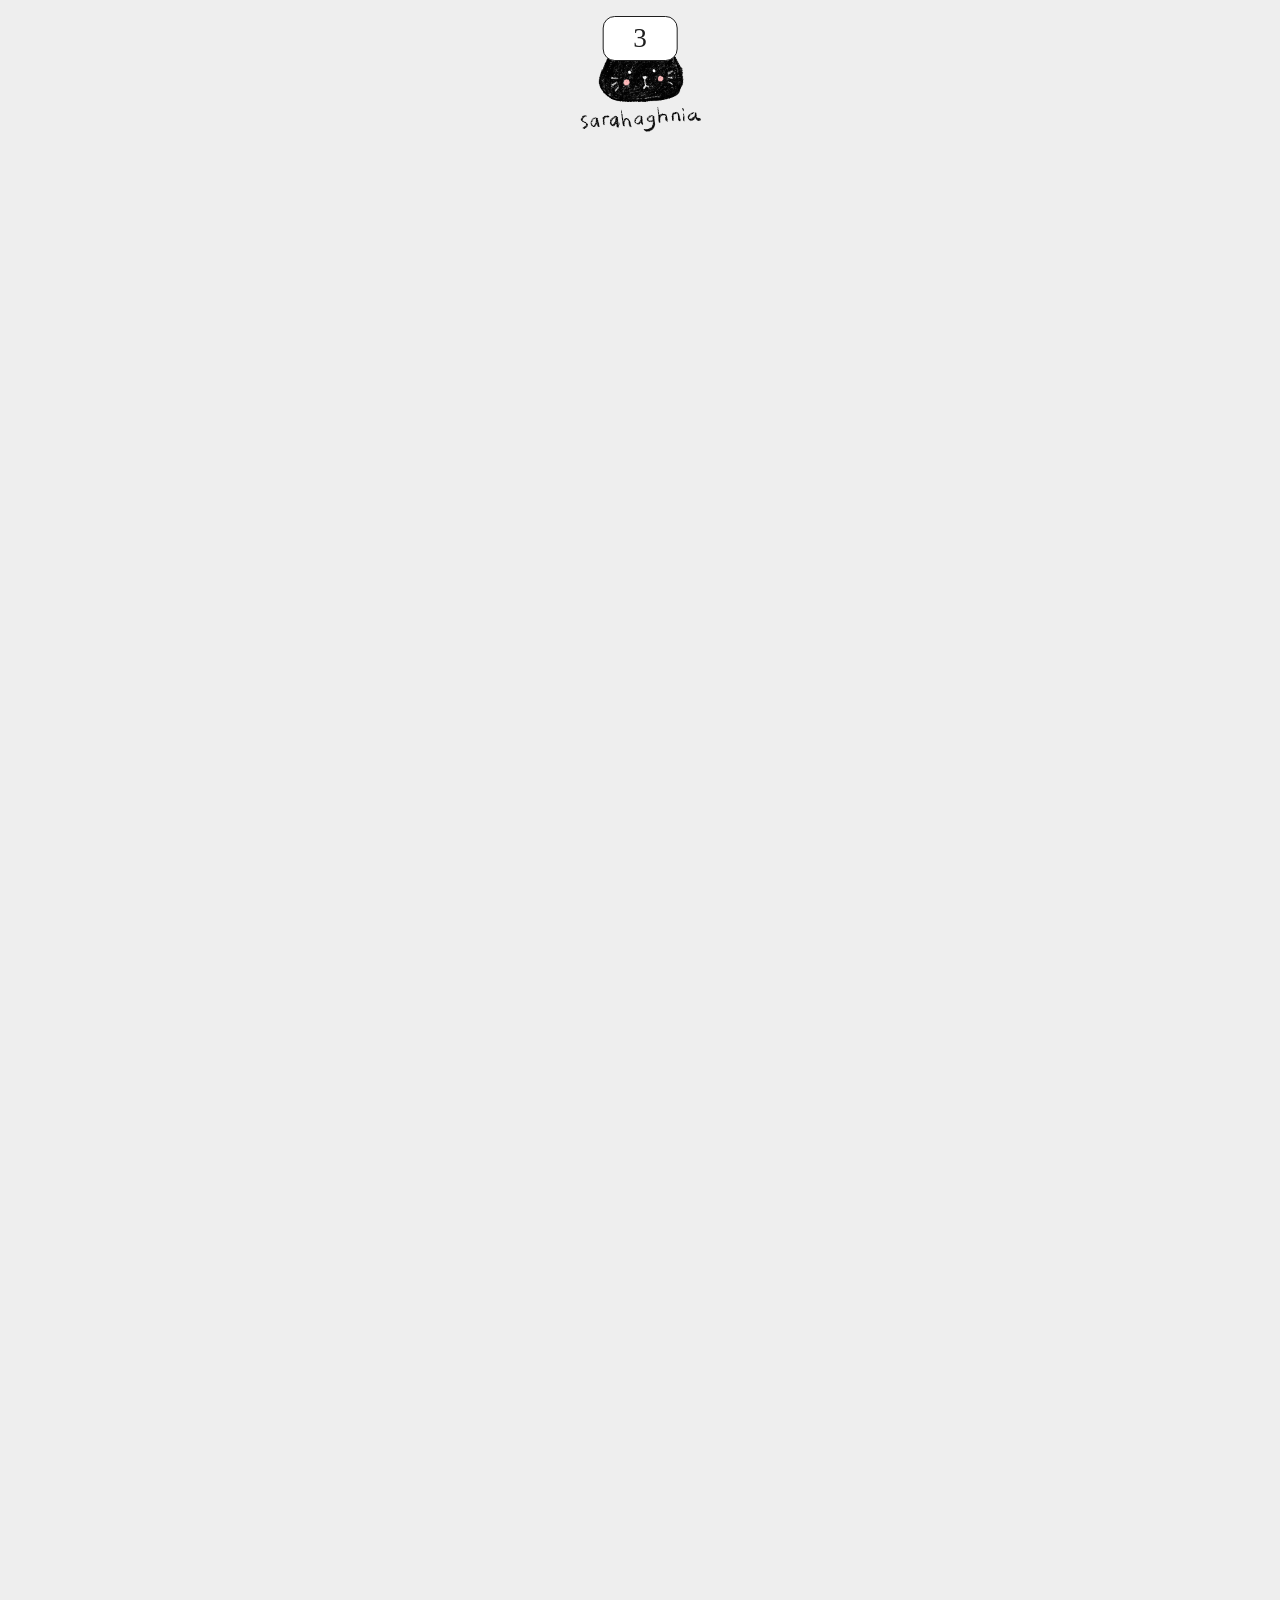
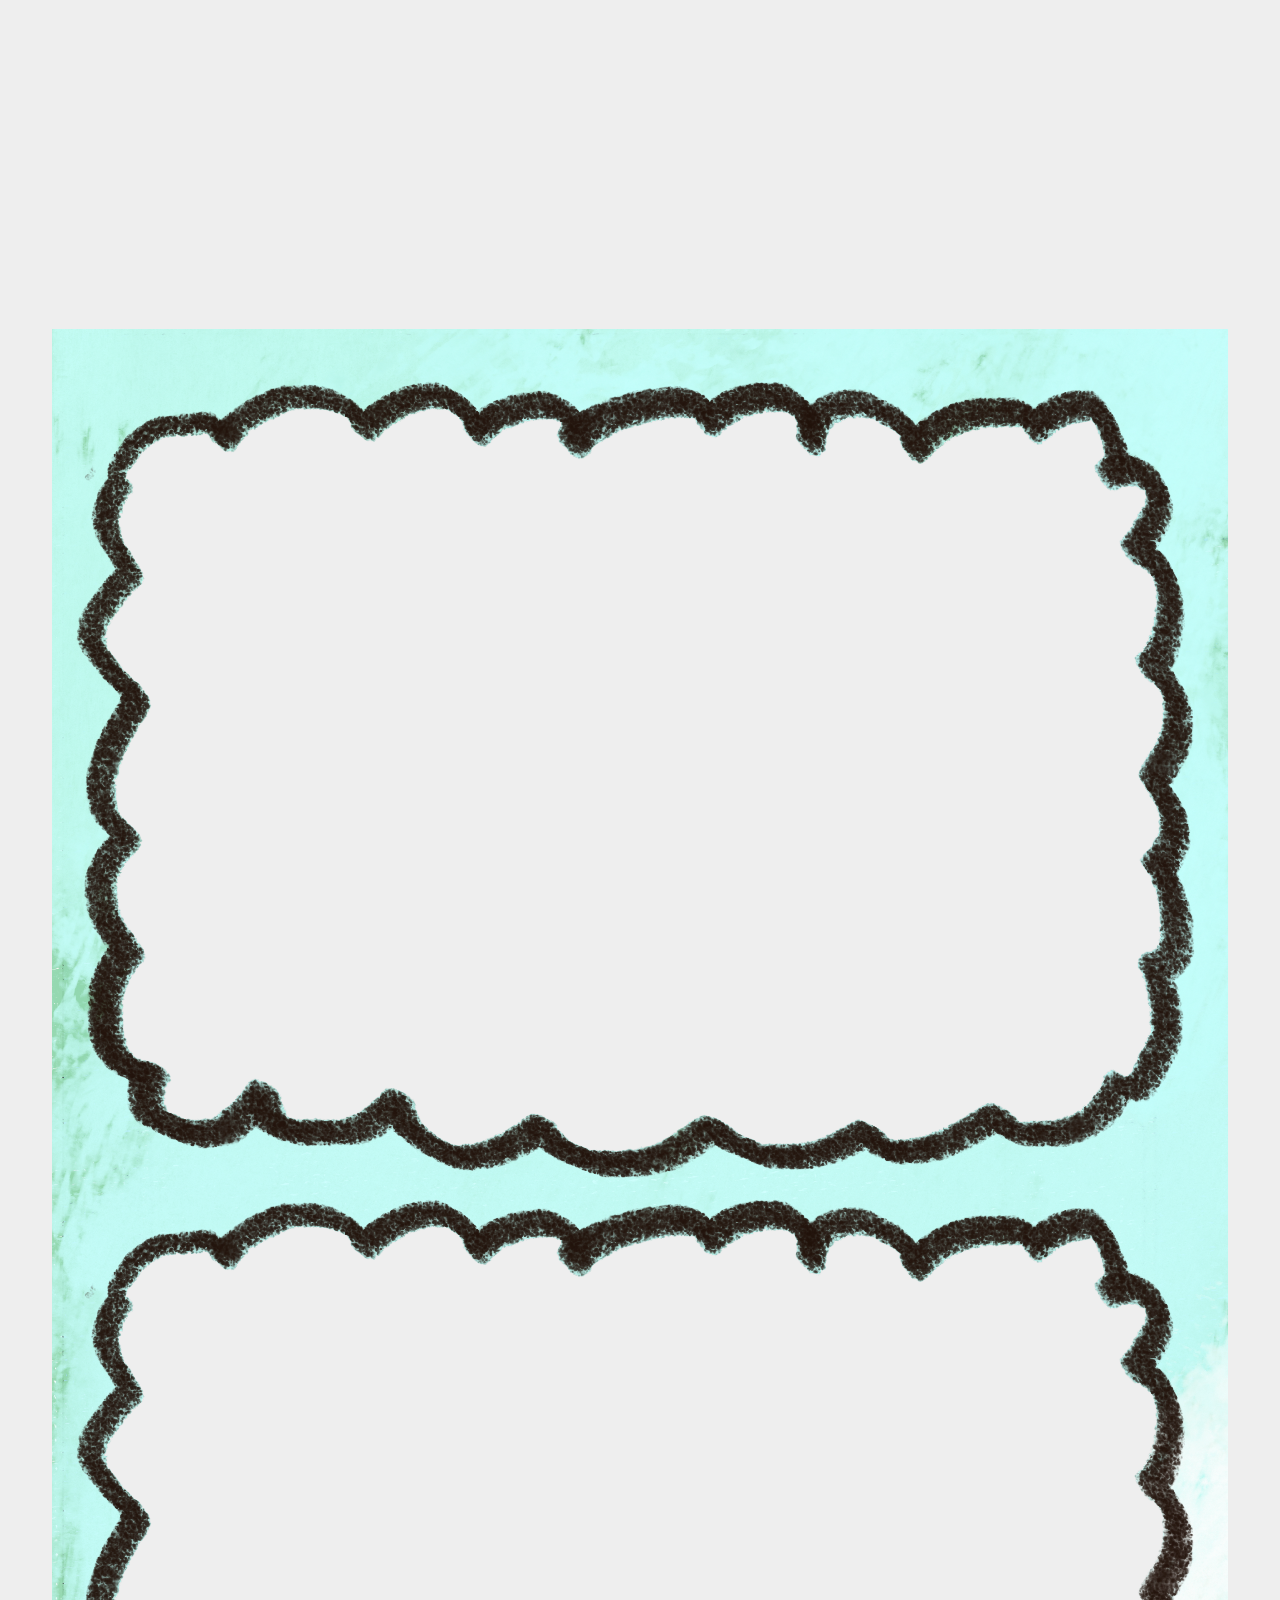
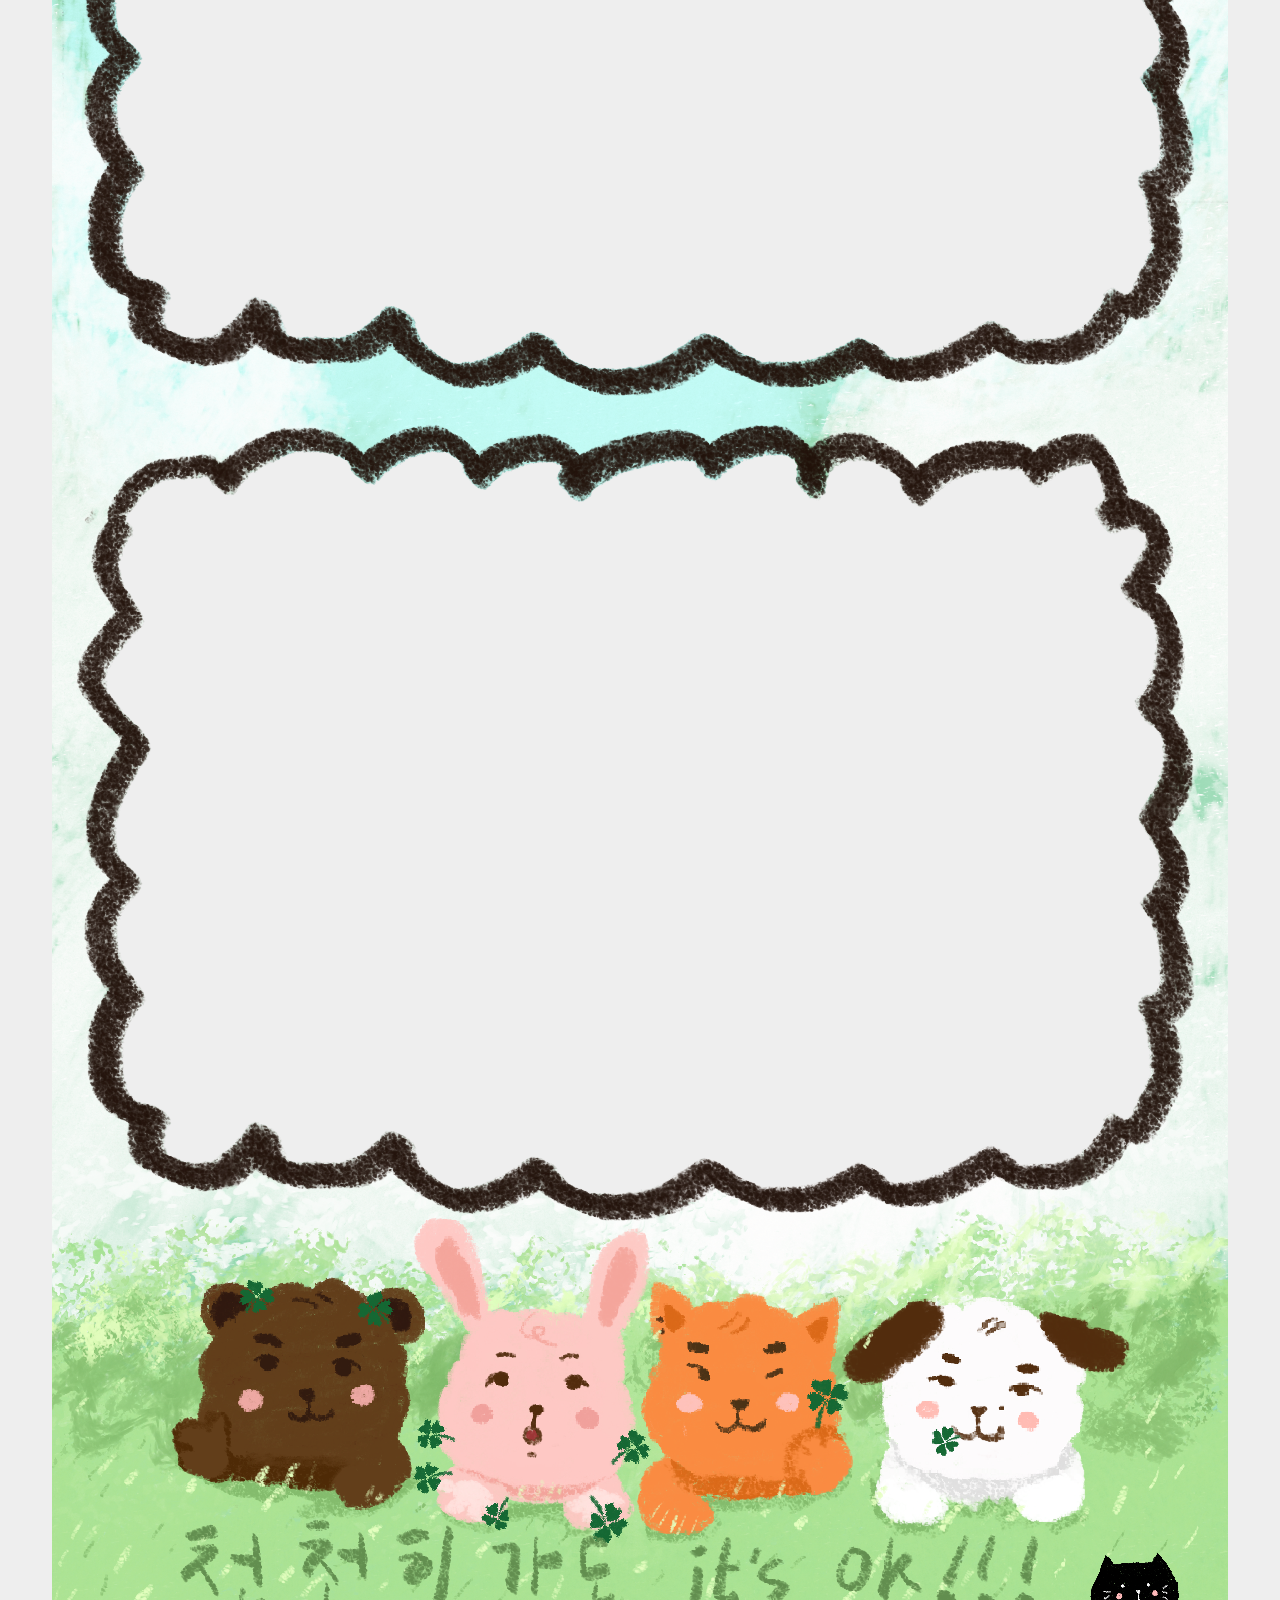
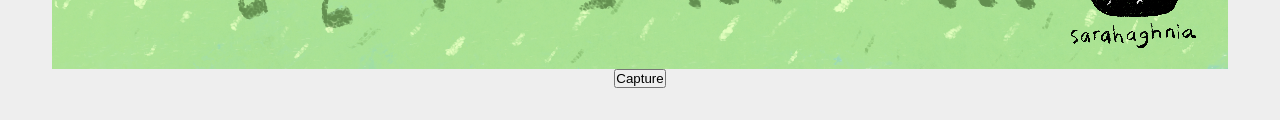
==== camera.html @ eed5c7d3 "Update camera.html" ====
<!DOCTYPE html>
<html lang="en">
<head>
  <meta charset="UTF-8" />
  <meta name="viewport" content="width=device-width, initial-scale=1.0">
  <title>Camera</title>

  <!-- Favicon -->
  <link rel="icon" href="Assets/fish-photobooth/IMG_2476.png" type="image/x-icon" />
  <link rel="stylesheet" href="StyleSheets/camera.css" />
</head>
<body>
  <div class="logo">
    <img src="Assets/fish-photobooth/IMG_2475.png" alt="Logo">
  </div>
  <p class="instructions'> Tap anywhere to capture!</p>

  <div class="photobooth-container" id="booth">
    <!--<div class="bubble-container"></div>-->
    <div class="countdown-timer">3</div>
    <canvas id="finalCanvas" width="1176" height="2940"></canvas>
    <video id="liveVideo" autoplay playsinline muted></video>
    <img class="frame-overlay" src="Assets/fish-photobooth/camerapage/frame.png" alt="frame overlay" />
  </div>

  <div class="controls">
    <button id="takePhoto">Capture</button>
    <button id="readyButton" disabled style="display: none;">Ready</button>
  </div>

  <script src="Javascripts/camera.js"></script>
  <script src="Javascripts/bubbles.js"></script>
</body>
</html>
---- StyleSheets/camera.css ----
* {
 box-sizing: border-box;
 margin: 0;
 padding: 0;
}

body {
 font-family: sans-serif;
 background: #eee;
 display: flex;
 flex-direction: column;
 align-items: center;
 justify-content: flex-start;
 min-height: 100vh;
 padding-top: 1rem;
 padding-bottom: 2rem;
}

.logo {
 position: relative;
 z-index: 10;
 width: 150px;
 height: auto;
 padding-bottom: 1vh;
}

.logo img {
 width: 100%;
 height: auto;
}

.photobooth-container {
 position: relative;
 width: 30vmin;
 max-width: 400px;
 aspect-ratio: 1176 / 2940;
 background: #D5E8EB;
 overflow: hidden;
}

@media (max-width: 768px) {
 .photobooth-container {
   width: 38vw;
   max-width: none;
   aspect-ratio: 1176 / 2940;
 }
}

.countdown-timer {
 position: absolute;
 top: 1rem;
 left: 50%;
 transform: translateX(-50%);
 z-index: 100;
 display: flex;
 align-items: center;
 justify-content: center;
 width: 4.66669rem;
 height: 2.8rem;
 padding: 0.8485rem;
 border-radius: 0.75rem;
 border: 1.358px solid #1E1E1E;
 background: #FFF;
 color: #1E1E1E;
 text-align: center;
 font-family: Castoro, serif;
 font-size: 1.697rem;
 font-weight: 400;
 line-height: 1;
 pointer-events: none;
 transition: none;
}

#finalCanvas {
 width: 100%;
 height: 100%;
 display: block;
}
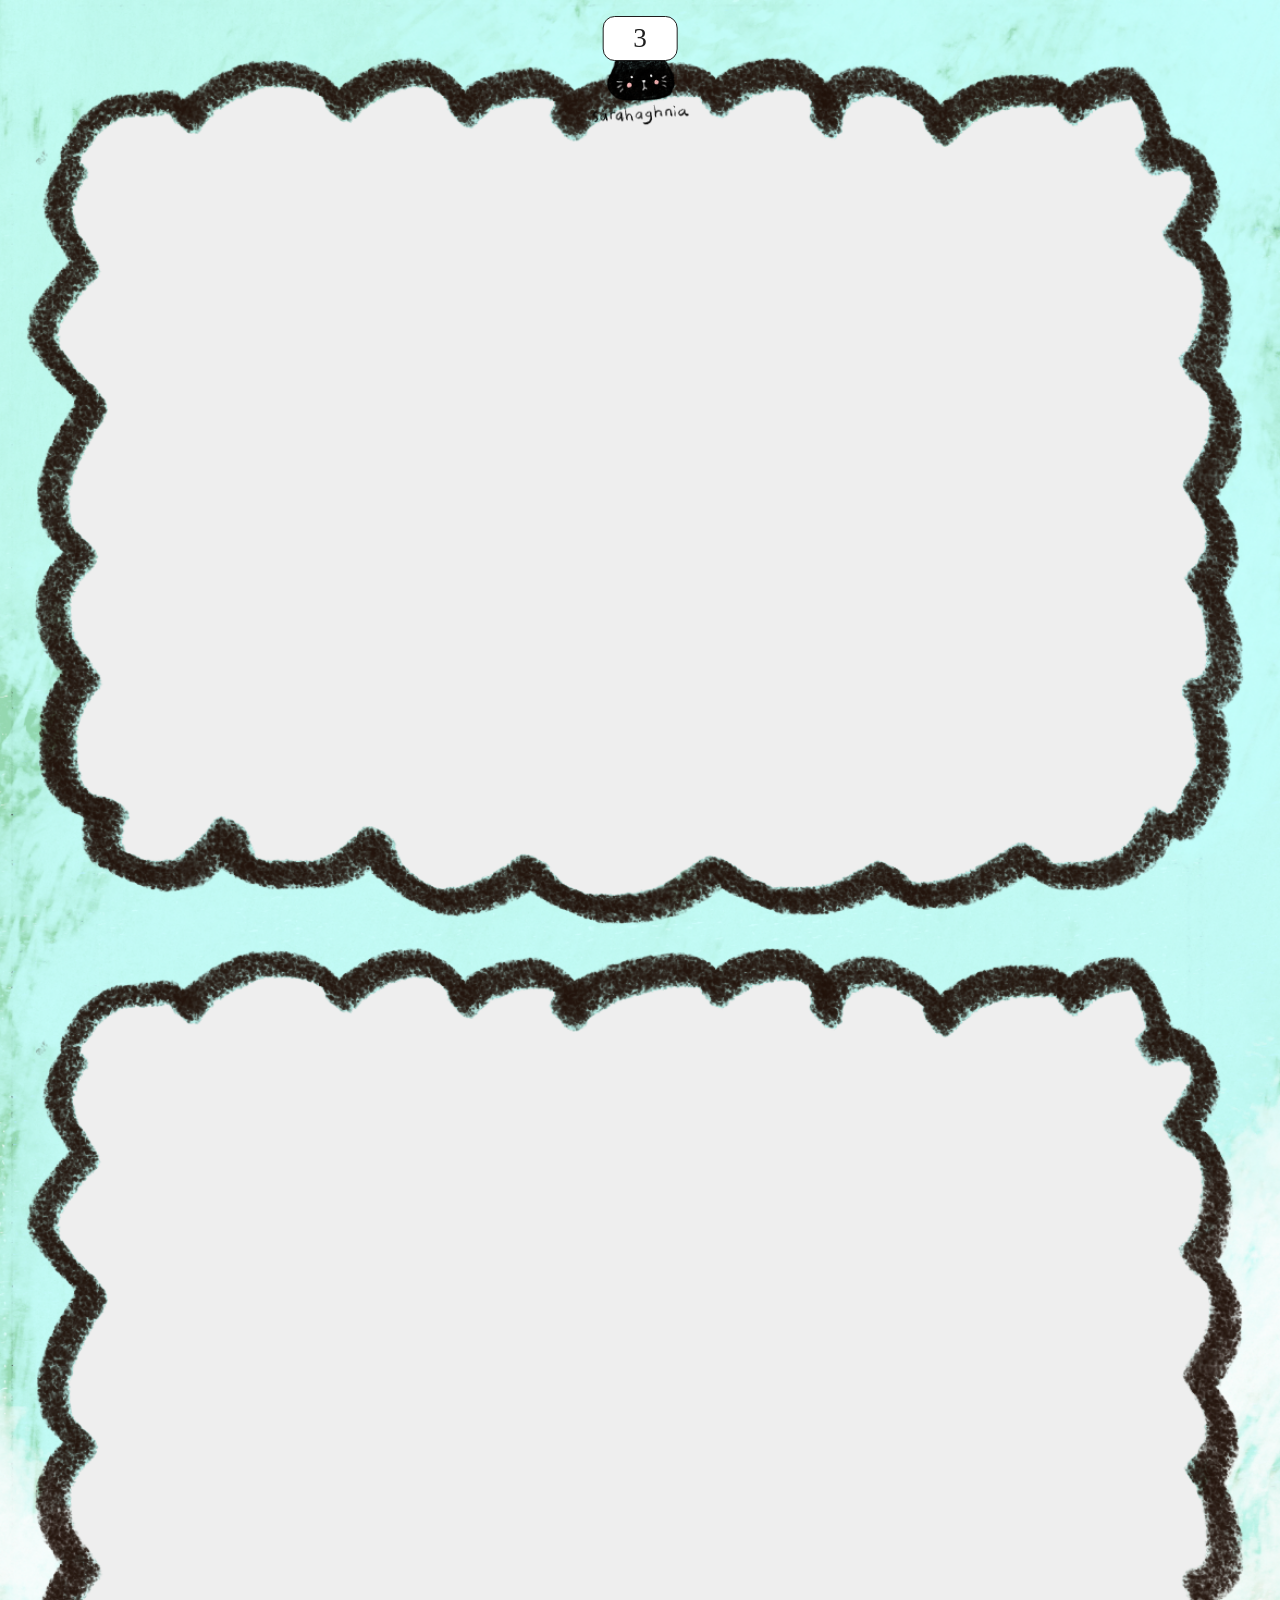
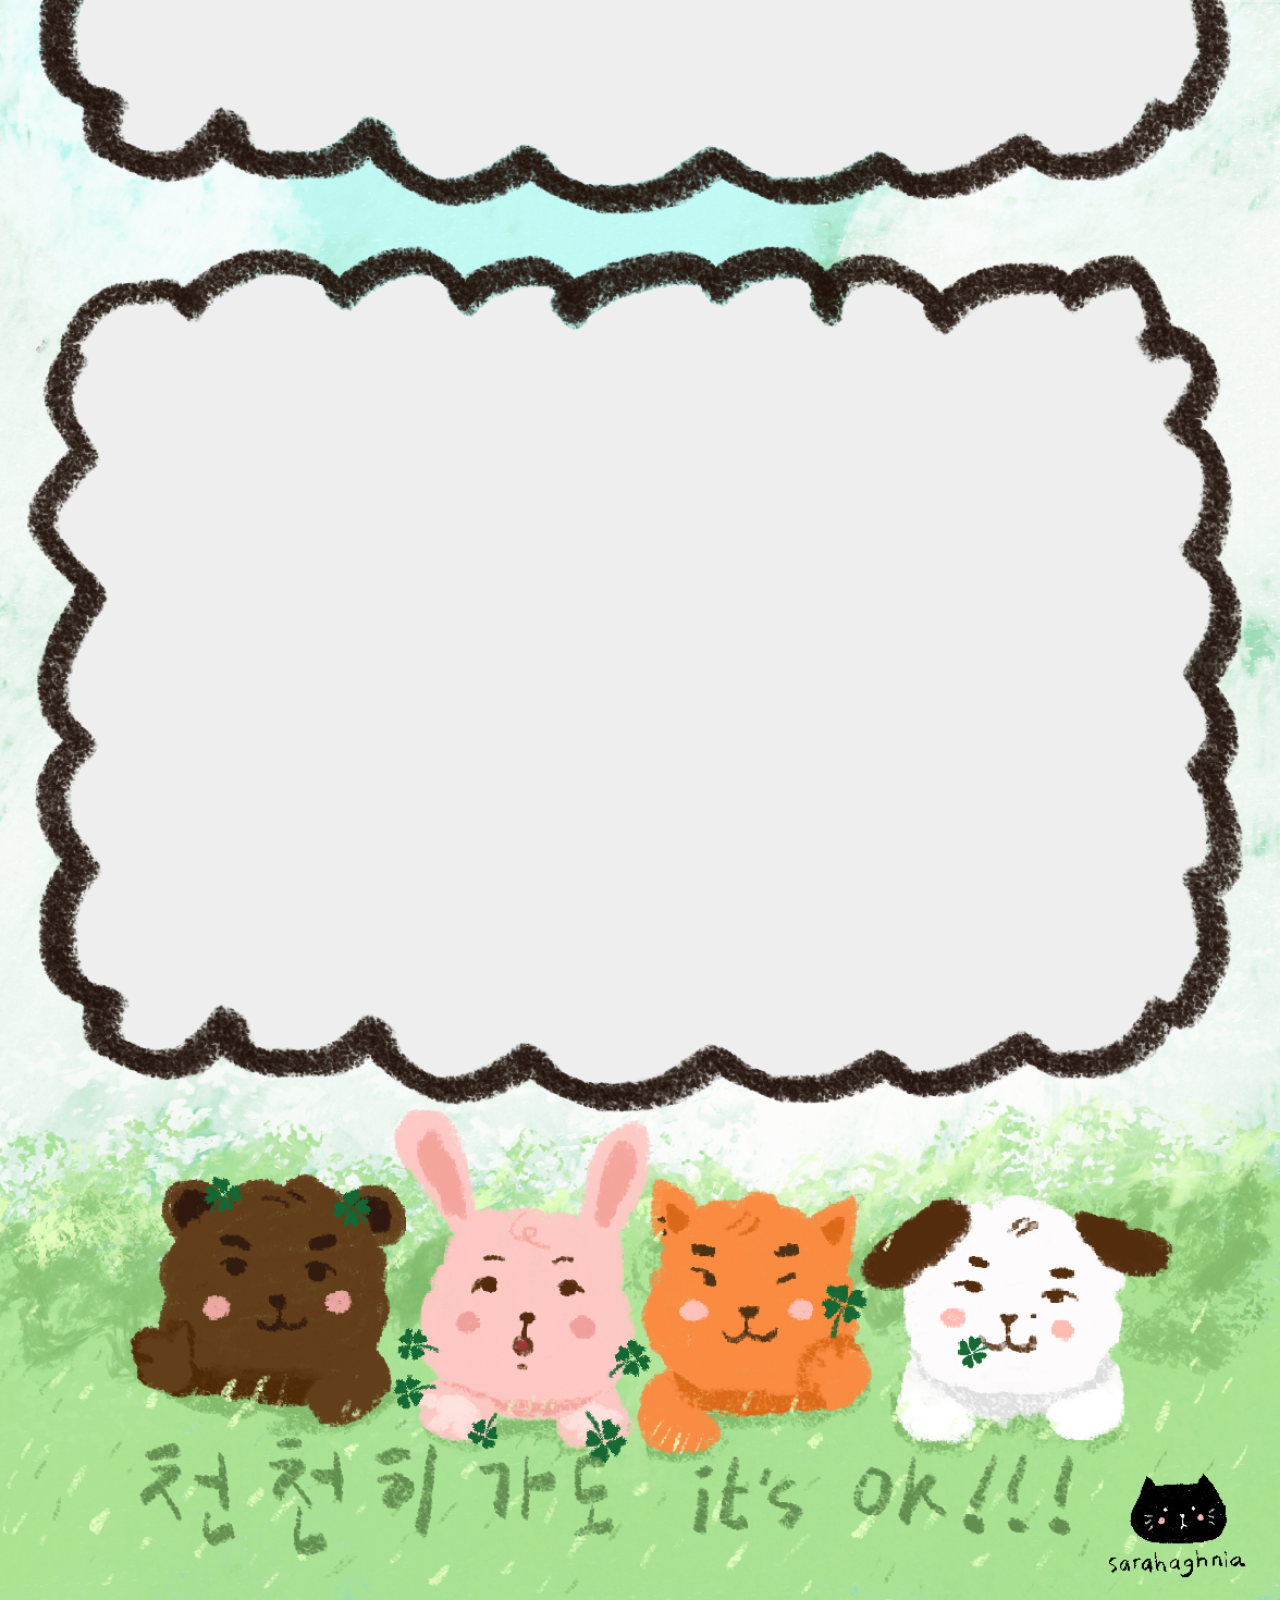
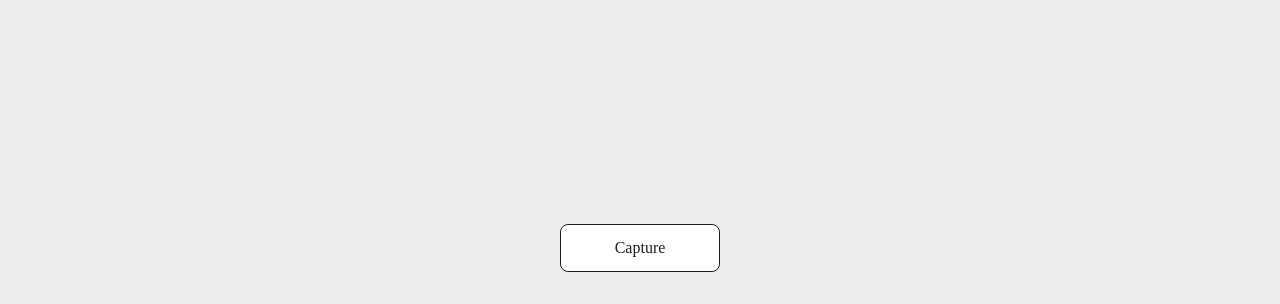
==== commit 8145f238: "Update camera.html" ====
--- a/camera.html
+++ b/camera.html
@@ -8,6 +8,24 @@
   <!-- Favicon -->
   <link rel="icon" href="Assets/fish-photobooth/IMG_2476.png" type="image/x-icon" />
   <link rel="stylesheet" href="StyleSheets/camera.css" />
+  <style>
+    .photobooth-container {
+      width: 55vw !important;
+      max-width: 300px !important;
+    }
+    @media (max-width: 480px) {
+      .photoobooth-container {
+        width: 60vw !important;
+        max-width: none !important;
+      }
+    }
+    #liveVideo {
+      height: 26% !important;
+      top: 2%. !important;
+      left: 5% !important;
+      width: 90% !important;
+    }
+  </style>
 </head>
 <body>
   <div class="logo">
@@ -29,6 +47,6 @@
   </div>
 
   <script src="Javascripts/camera.js"></script>
-  <script src="Javascripts/bubbles.js"></script>
+  <!--<script src="Javascripts/bubbles.js"></script>-->
 </body>
 </html>
--- a/StyleSheets/camera.css
+++ b/StyleSheets/camera.css
@@ -12,16 +12,17 @@
  align-items: center;
  justify-content: flex-start;
  min-height: 100vh;
- padding-top: 1rem;
+ padding-top: 2rem;
  padding-bottom: 2rem;
+ gap: 1rem;
 }
 
 .logo {
  position: relative;
  z-index: 10;
- width: 150px;
+ width: 120px;
  height: auto;
- padding-bottom: 1vh;
+ padding-bottom: 0;
 }
 
 .logo img {
@@ -31,18 +32,25 @@
 
 .photobooth-container {
  position: relative;
- width: 30vmin;
- max-width: 400px;
+ width: 18vw;
+ max-width: 300px;
  aspect-ratio: 1176 / 2940;
  background: #D5E8EB;
  overflow: hidden;
 }
 
-@media (max-width: 768px) {
+@media (max-width: 1024px) {
  .photobooth-container {
-   width: 38vw;
+   width: 35vw;
    max-width: none;
    aspect-ratio: 1176 / 2940;
+ }
+}
+@media (max-width: 480) {
+ .photbooth-container {
+  width: 55vw;
+  max width: none;
+  aspect-ratio: 1176 / 2940;
  }
 }
 
@@ -76,3 +84,94 @@
  height: 100%;
  display: block;
 }
+
+#liveVideo {
+ position: absolute;
+ top: 0;
+ left: 0;
+ width: 100%;
+ height: 33.33%;
+ object-fit: cover;
+ transform: scaleX(-1);
+ z-index: 1;
+ display: none;
+}
+
+.frame-overlay {
+ position: absolute;
+ top: 0;
+ left: 0;
+ width: 100%;
+ height: auto;
+ pointer-events: none;
+ z-index: 3;
+}
+
+.controls {
+ margin-top: 20px;
+ display: flex;
+ gap: 12px;
+ justify-content: center;
+}
+
+button {
+ padding: 10px 16px;
+ font-size: 16px;
+ cursor: pointer;
+ color: #1e1e1e;
+ font-family: Castoro, serif;
+ font-weight: 400;
+ background-color: #FFF;
+ border: 1px solid #1e1e1e;
+ border-radius: 0.5rem;
+ text-align: center;
+ transition: transform 0.2s ease-in-out;
+}
+
+button:hover {
+ transform: scale(1.05);
+}
+
+#takePhoto {
+ display: flex;
+ justify-content: center;
+ align-items: center;
+ gap: 0.56169rem;
+ width: 10rem;
+ height: 3rem;
+ padding: 0.5rem 1rem;
+ background-color: #FFF;
+}
+
+.bubble-container {
+ position: absolute;
+ top: 0;
+ left: 0;
+ width: 100%;
+ aspect-ratio: 588 / 735;
+ overflow: hidden;
+ pointer-events: none;
+ z-index: 100;
+}
+
+.bubble {
+ position: absolute;
+ bottom: -100px;
+ opacity: 1;
+ transform-origin: center;
+ animation-name: riseSpin;
+ animation-timing-function: linear;
+ animation-fill-mode: forwards;
+}
+
+@keyframes riseSpin {
+ 0% { transform: translateY(0) rotate(0deg) scale(1); opacity: 1; }
+ 80% { opacity: 1; }
+ 100% { transform: translateY(-110vh) rotate(360deg) scale(0.5); opacity: 0; }
+}
+
+.instruction {
+ font-size: 0.9rem;
+ color: #666;
+ margin-bottom: 0.5rem;
+}
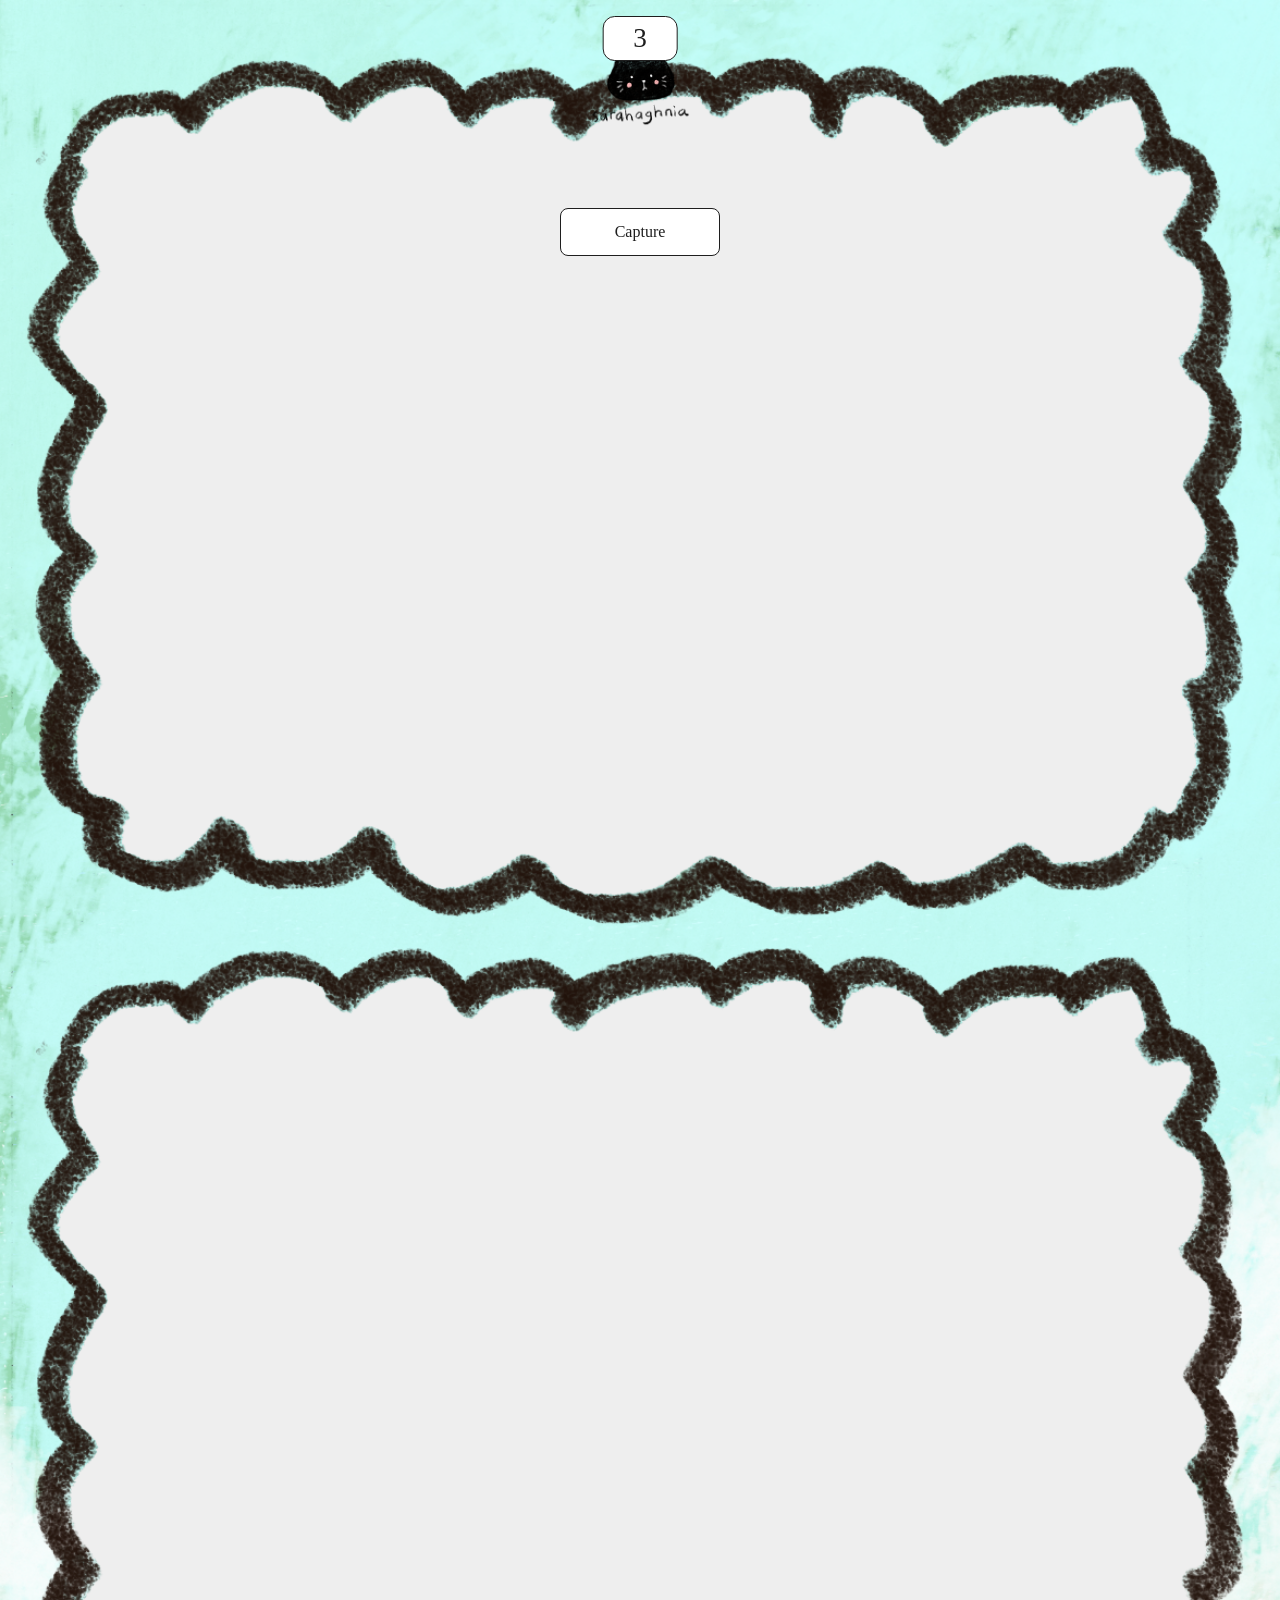
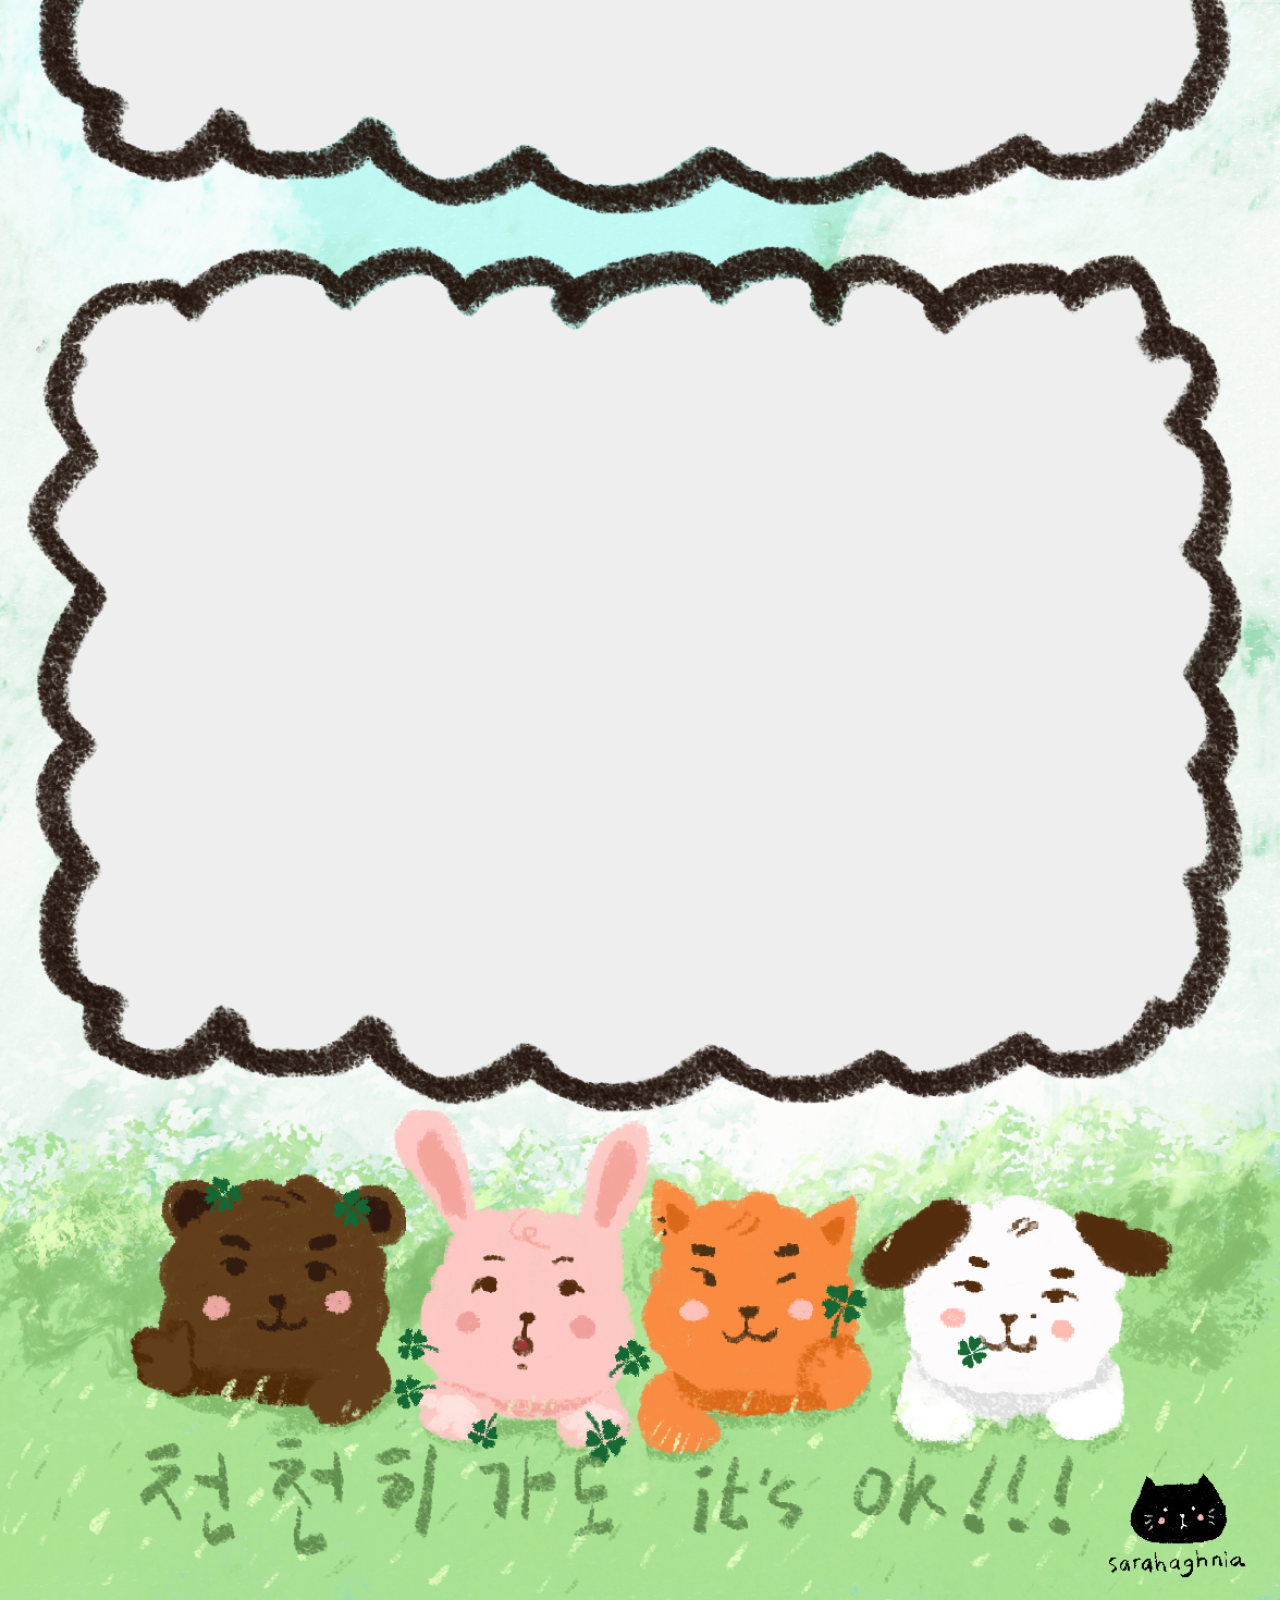
==== commit 30f126ab: "Update camera.html" ====
--- a/camera.html
+++ b/camera.html
@@ -10,18 +10,18 @@
   <link rel="stylesheet" href="StyleSheets/camera.css" />
   <style>
     .photobooth-container {
-      width: 55vw !important;
-      max-width: 300px !important;
+      width: 20vw !important;
+      max-width: 250px !important;
     }
     @media (max-width: 480px) {
-      .photoobooth-container {
+      .photobooth-container {
         width: 60vw !important;
         max-width: none !important;
       }
     }
     #liveVideo {
       height: 26% !important;
-      top: 2%. !important;
+      top: 2% !important;
       left: 5% !important;
       width: 90% !important;
     }
--- a/StyleSheets/camera.css
+++ b/StyleSheets/camera.css
@@ -32,11 +32,10 @@
 
 .photobooth-container {
  position: relative;
- width: 18vw;
- max-width: 300px;
- aspect-ratio: 1176 / 2940;
- background: #D5E8EB;
- overflow: hidden;
+ width: 20vw !important;
+ max-width: 250px !important;
+ position: relative !important;
+ overflow: hidden !important;
 }
 
 @media (max-width: 1024px) {
@@ -80,9 +79,11 @@
 }
 
 #finalCanvas {
- width: 100%;
- height: 100%;
- display: block;
+ position: absolute !important;
+ top: 0 !important;
+ left: 0 !important;
+ width: 100% !important;
+ height: auto !important;
 }
 
 #liveVideo {
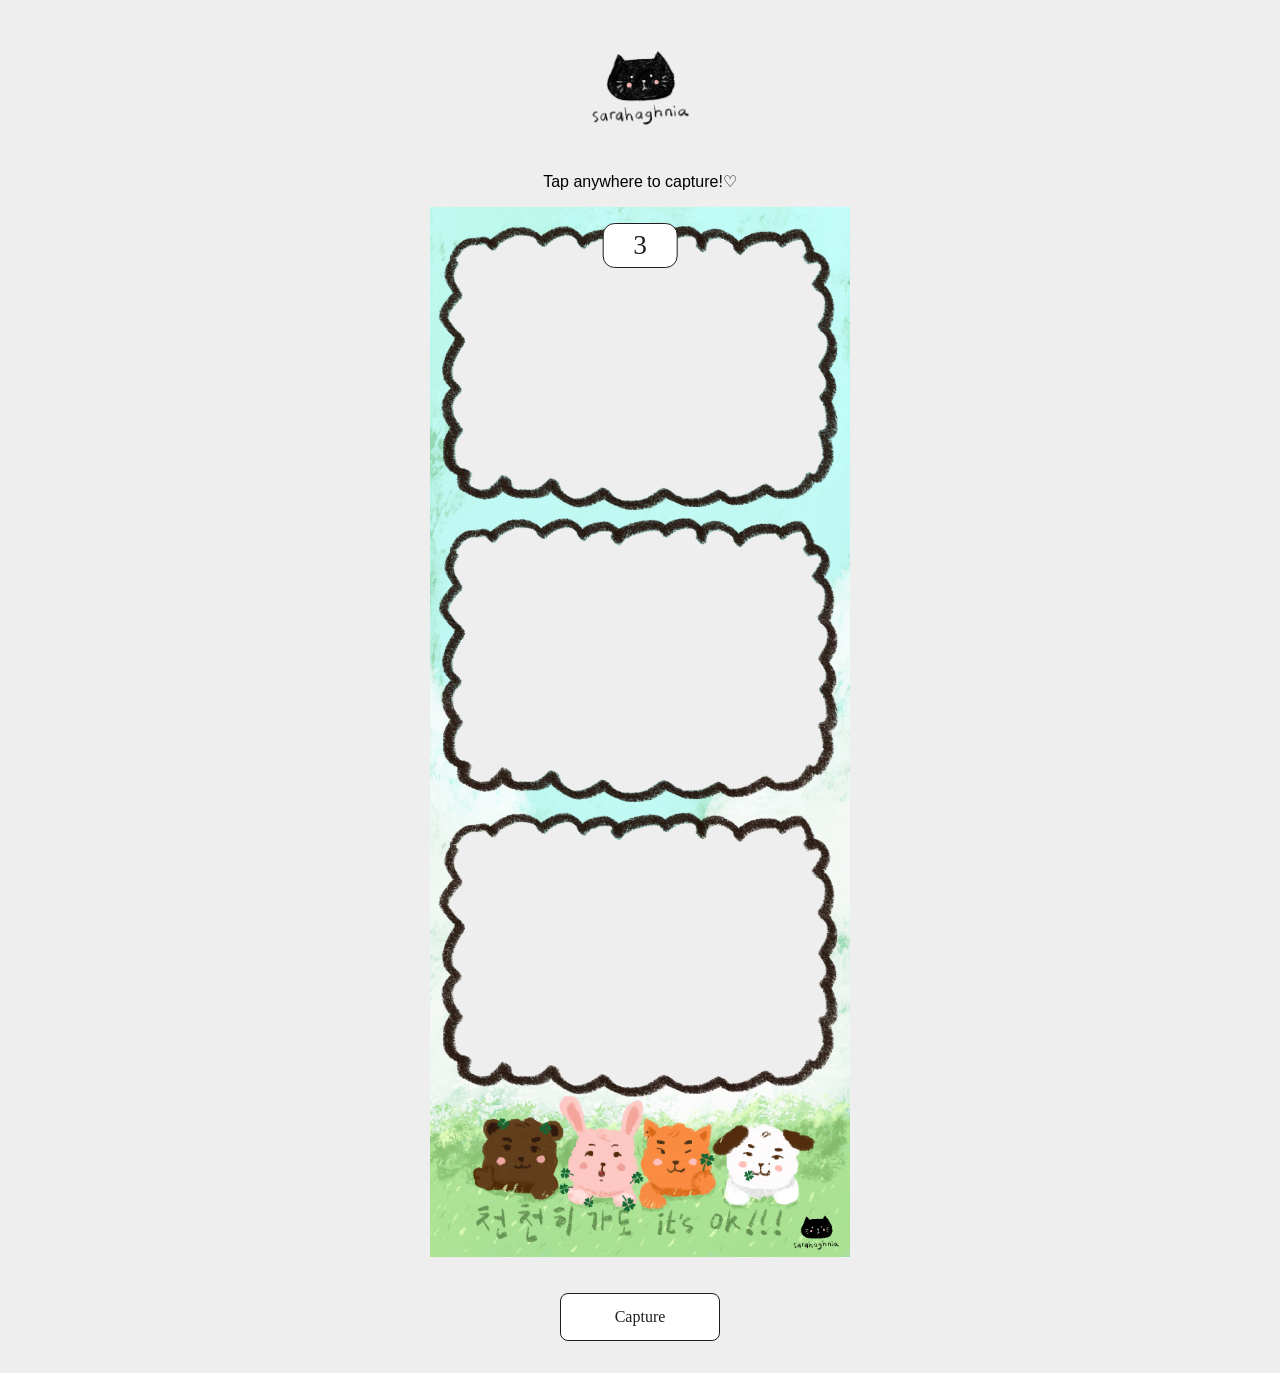
==== commit 220b930a: "Update camera.html" ====
--- a/camera.html
+++ b/camera.html
@@ -8,35 +8,19 @@
   <!-- Favicon -->
   <link rel="icon" href="Assets/fish-photobooth/IMG_2476.png" type="image/x-icon" />
   <link rel="stylesheet" href="StyleSheets/camera.css" />
-  <style>
-    .photobooth-container {
-      width: 20vw !important;
-      max-width: 250px !important;
-    }
-    @media (max-width: 480px) {
-      .photobooth-container {
-        width: 60vw !important;
-        max-width: none !important;
-      }
-    }
-    #liveVideo {
-      height: 26% !important;
-      top: 2% !important;
-      left: 5% !important;
-      width: 90% !important;
-    }
-  </style>
+  
 </head>
 <body>
   <div class="logo">
     <img src="Assets/fish-photobooth/IMG_2475.png" alt="Logo">
   </div>
-  <p class="instructions'> Tap anywhere to capture!</p>
+  <p class="instructions"> Tap anywhere to capture!♡
+  </p>
 
   <div class="photobooth-container" id="booth">
     <!--<div class="bubble-container"></div>-->
     <div class="countdown-timer">3</div>
-    <canvas id="finalCanvas" width="1176" height="2940"></canvas>
+    <canvas id="finalCanvas"></canvas>
     <video id="liveVideo" autoplay playsinline muted></video>
     <img class="frame-overlay" src="Assets/fish-photobooth/camerapage/frame.png" alt="frame overlay" />
   </div>
--- a/StyleSheets/camera.css
+++ b/StyleSheets/camera.css
@@ -32,24 +32,20 @@
 
 .photobooth-container {
  position: relative;
- width: 20vw !important;
- max-width: 250px !important;
- position: relative !important;
- overflow: hidden !important;
+ width: min(88vw, 420px);
+ aspect-ratio: 1176 / 2940;
+ overflow: hidden;
 }
 
-@media (max-width: 1024px) {
+@media (min-width: 1025px) {
  .photobooth-container {
-   width: 35vw;
-   max-width: none;
-   aspect-ratio: 1176 / 2940;
+   width: min (35vw, 300px);
  }
 }
-@media (max-width: 480) {
+@media (max-width: 480px) {
  .photbooth-container {
-  width: 55vw;
+  width: 60vw;
   max width: none;
-  aspect-ratio: 1176 / 2940;
  }
 }
 
@@ -79,11 +75,10 @@
 }
 
 #finalCanvas {
- position: absolute !important;
- top: 0 !important;
- left: 0 !important;
- width: 100% !important;
- height: auto !important;
+ position: absolute;
+ inset: 0;
+ width: 100%;
+ height: 100%;
 }
 
 #liveVideo {
@@ -91,7 +86,7 @@
  top: 0;
  left: 0;
  width: 100%;
- height: 33.33%;
+ height: 26.12%;
  object-fit: cover;
  transform: scaleX(-1);
  z-index: 1;
@@ -103,7 +98,8 @@
  top: 0;
  left: 0;
  width: 100%;
- height: auto;
+ height: 100%;
+ object-fit: contain;
  pointer-events: none;
  z-index: 3;
 }
